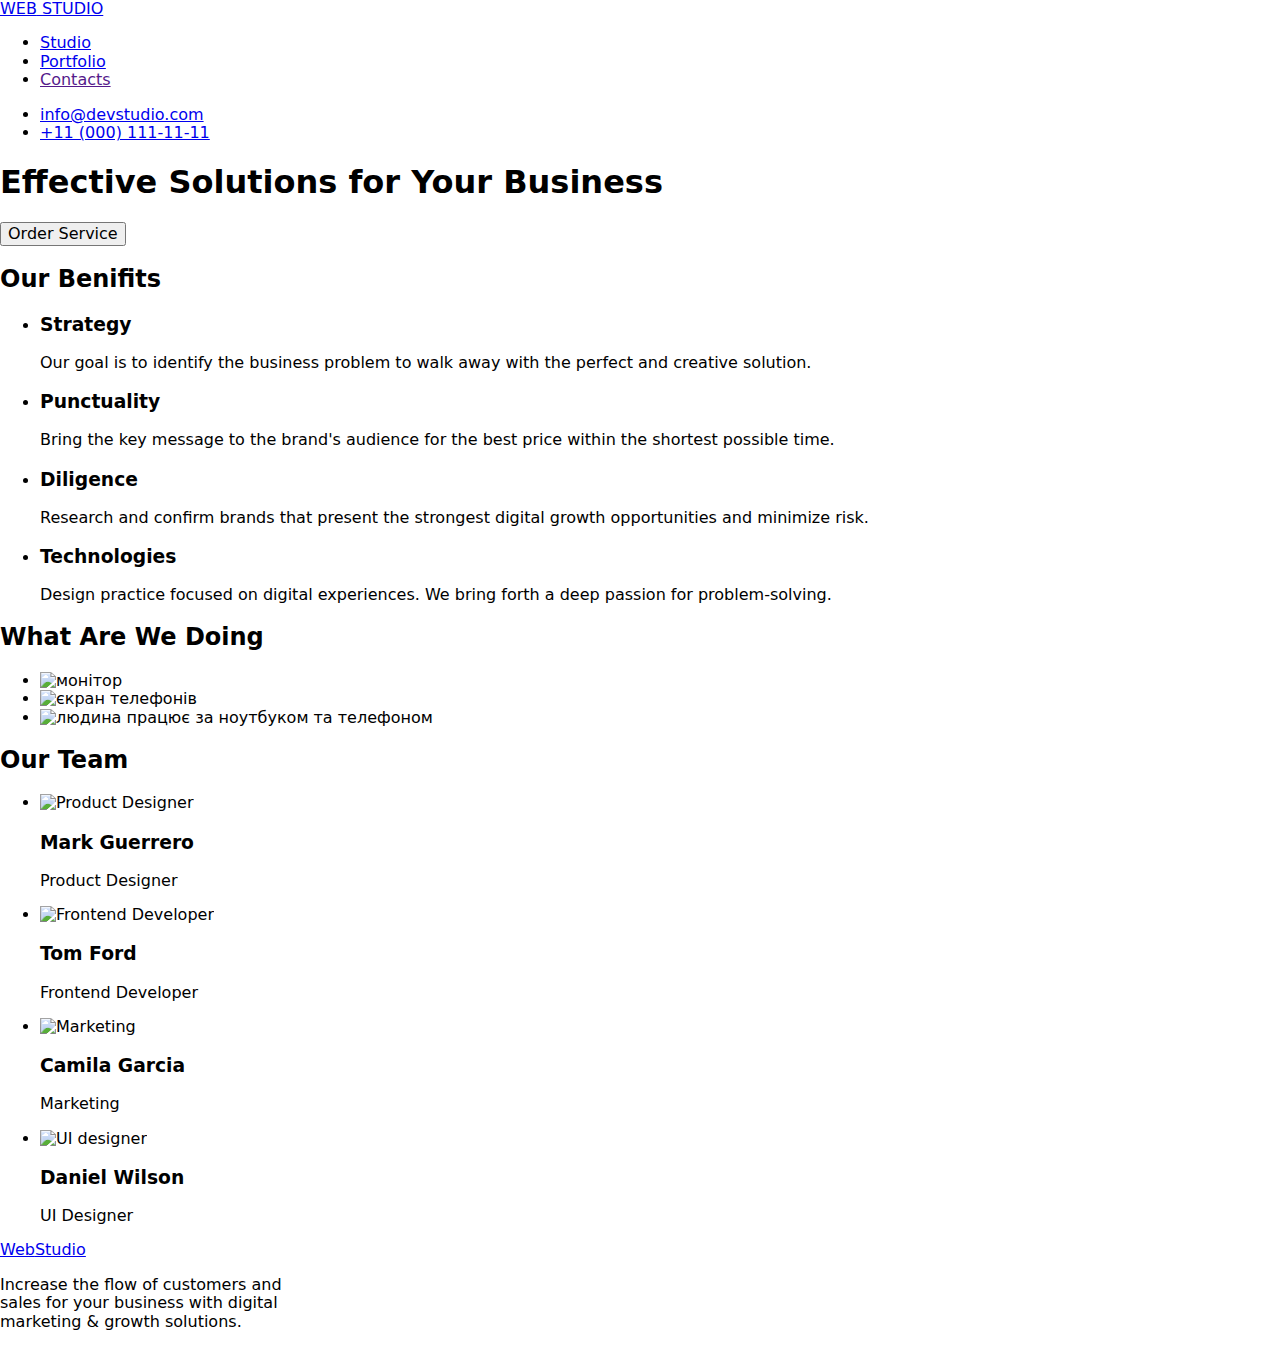
==== index.html @ fd4812f1 "Add files via upload" ====
<!DOCTYPE html>
<html lang="en">
  <head>
    <meta charset="UTF-8" />
    <meta http-equiv="X-UA-Compatible" content="IE=edge" />
    <meta name="viewport" content="width=device-width, initial-scale=1.0" />
    <title>Document</title>
    <link
      href="https://fonts.googleapis.com/css2?family=Raleway:wght@800&family=Roboto:wght@400;500;700;900&display=swap"
      rel="stylesheet"
    />
    <link
      rel="stylesheet"
      href="https://cdnjs.cloudflare.com/ajax/libs/modern-normalize/1.1.0/modern-normalize.min.css"
    />
    <link rel="stylesheet" href="./css/styles.css" />
  </head>
  <body>
    <header>
      <div class="container header-box">
        <a href="./" class="logo link"
          ><span class="logo-web">WEB</span>
          <span class="logo-studio">STUDIO</span></a
        >
        <nav>
          <ul class="site-nav list">
            <li><a href="./index.html" class="nav-link link">Studio</a></li>
            <li>
              <a href="./portfolio.html" class="nav-link link">Portfolio</a>
            </li>
            <li><a href="" class="nav-link link">Contacts</a></li>
          </ul>
        </nav>
        <ul class="contact">
          <li>
            <a class="linknav" href="mailto:info@devstudio.com" lang="en"
              >info@devstudio.com</a
            >
          </li>
          <li>
            <a class="linknav" href="tel:+110001111111">+11 (000) 111-11-11</a>
          </li>
        </ul>
      </div>
    </header>
    <main>
      <section class="hero">
        <div class="container">
          <h1 class="hero-title">Effective Solutions for Your Business</h1>
          <button class="primary-button" type="button">Order Service</button>
        </div>
      </section>
      <section class="feature">
        <div class="container">
          <h2 class="visually-hidden">Our Benifits</h2>
          <ul class="advantage-card">
            <li>
              <a class="advantage-card" href="#"></a>
              <h3 class="advantage-card-title">Strategy</h3>
              <p class="advantage-card-text">
                Our goal is to identify the business problem to walk away with
                the perfect and creative solution.
              </p>
            </li>
            <li>
              <a class="advantage-card" href="#"></a>
              <h3 class="advantage-card-title">Punctuality</h3>
              <p class="advantage-card-text">
                Bring the key message to the brand's audience for the best price
                within the shortest possible time.
              </p>
            </li>
            <li>
              <a class="advantage-card" href="#"></a>
              <h3 class="advantage-card-title">Diligence</h3>
              <p class="advantage-card-text">
                Research and confirm brands that present the strongest digital
                growth opportunities and minimize risk.
              </p>
            </li>
            <li>
              <a class="advantage-card" href="#"></a>
              <h3 class="advantage-card-title">Technologies</h3>
              <p class="advantage-card-text">
                Design practice focused on digital experiences. We bring forth a
                deep passion for problem-solving.
              </p>
            </li>
          </ul>
        </div>
      </section>
      <section class="pic">
        <div class="container">
          <h2 class="pic-title">What Are We Doing</h2>
          <ul class="pic-list">
            <li>
              <img src="images/img1.jpg" alt="монітор" width="370" />
            </li>
            <li>
              <img src="images/img2.jpg" alt="єкран телефонів" width="370" />
            </li>
            <li>
              <img
                src="images/img3.jpg"
                alt="людина працює за ноутбуком та телефоном"
                width="370"
              />
            </li>
          </ul>
        </div>
      </section>
      <section class="team">
        <div class="container">
          <h2 class="team-title">Our Team</h2>
          <ul class="team-list">
            <li class="team-card">
              <img
                class="team-foto"
                src="./images/img4.jpg"
                alt="Product Designer"
                width="270"
              />
              <div class="team-container">
                <h3 class="team-worker">Mark Guerrero</h3>
                <p class="team-job" lang="en">Product Designer</p>
              </div>
            </li>
            <li class="team-card">
              <img
                class="team-foto"
                src="./images/img5.jpg"
                alt="Frontend Developer"
                width="270"
              />
              <div class="Frontend developer">
                <h3 class="team-worker">Tom Ford</h3>
                <p class="team-job" lang="en">Frontend Developer</p>
              </div>
            </li>
            <li class="team-card">
              <img
                class="team-foto"
                src="./images/img6.jpg"
                alt="Marketing"
                width="270"
              />
              <div class="worker-container">
                <h3 class="team-worker">Camila Garcia</h3>
                <p class="team-job" lang="en">Marketing</p>
              </div>
            </li>
            <li class="team-card">
              <img
                class="team-foto"
                src="./images/img7.jpg"
                alt="UI designer"
                width="270"
              />
              <div class="worker-container">
                <h3 class="team-worker">Daniel Wilson</h3>
                <p class="team-job" lang="en">UI Designer</p>
              </div>
            </li>
          </ul>
        </div>
      </section>
    </main>
    <footer class="footer">
      <div class="container">
        <a class="logo-footer" href="./index.html"
          >Web<span class="logo-footer-second">Studio</span></a
        >
        <p class="footer_text">
          Increase the flow of customers and
          <br />
          sales for your business with digital
          <br />
          marketing & growth solutions.
        </p>
      </div>
    </footer>
  </body>
</html>
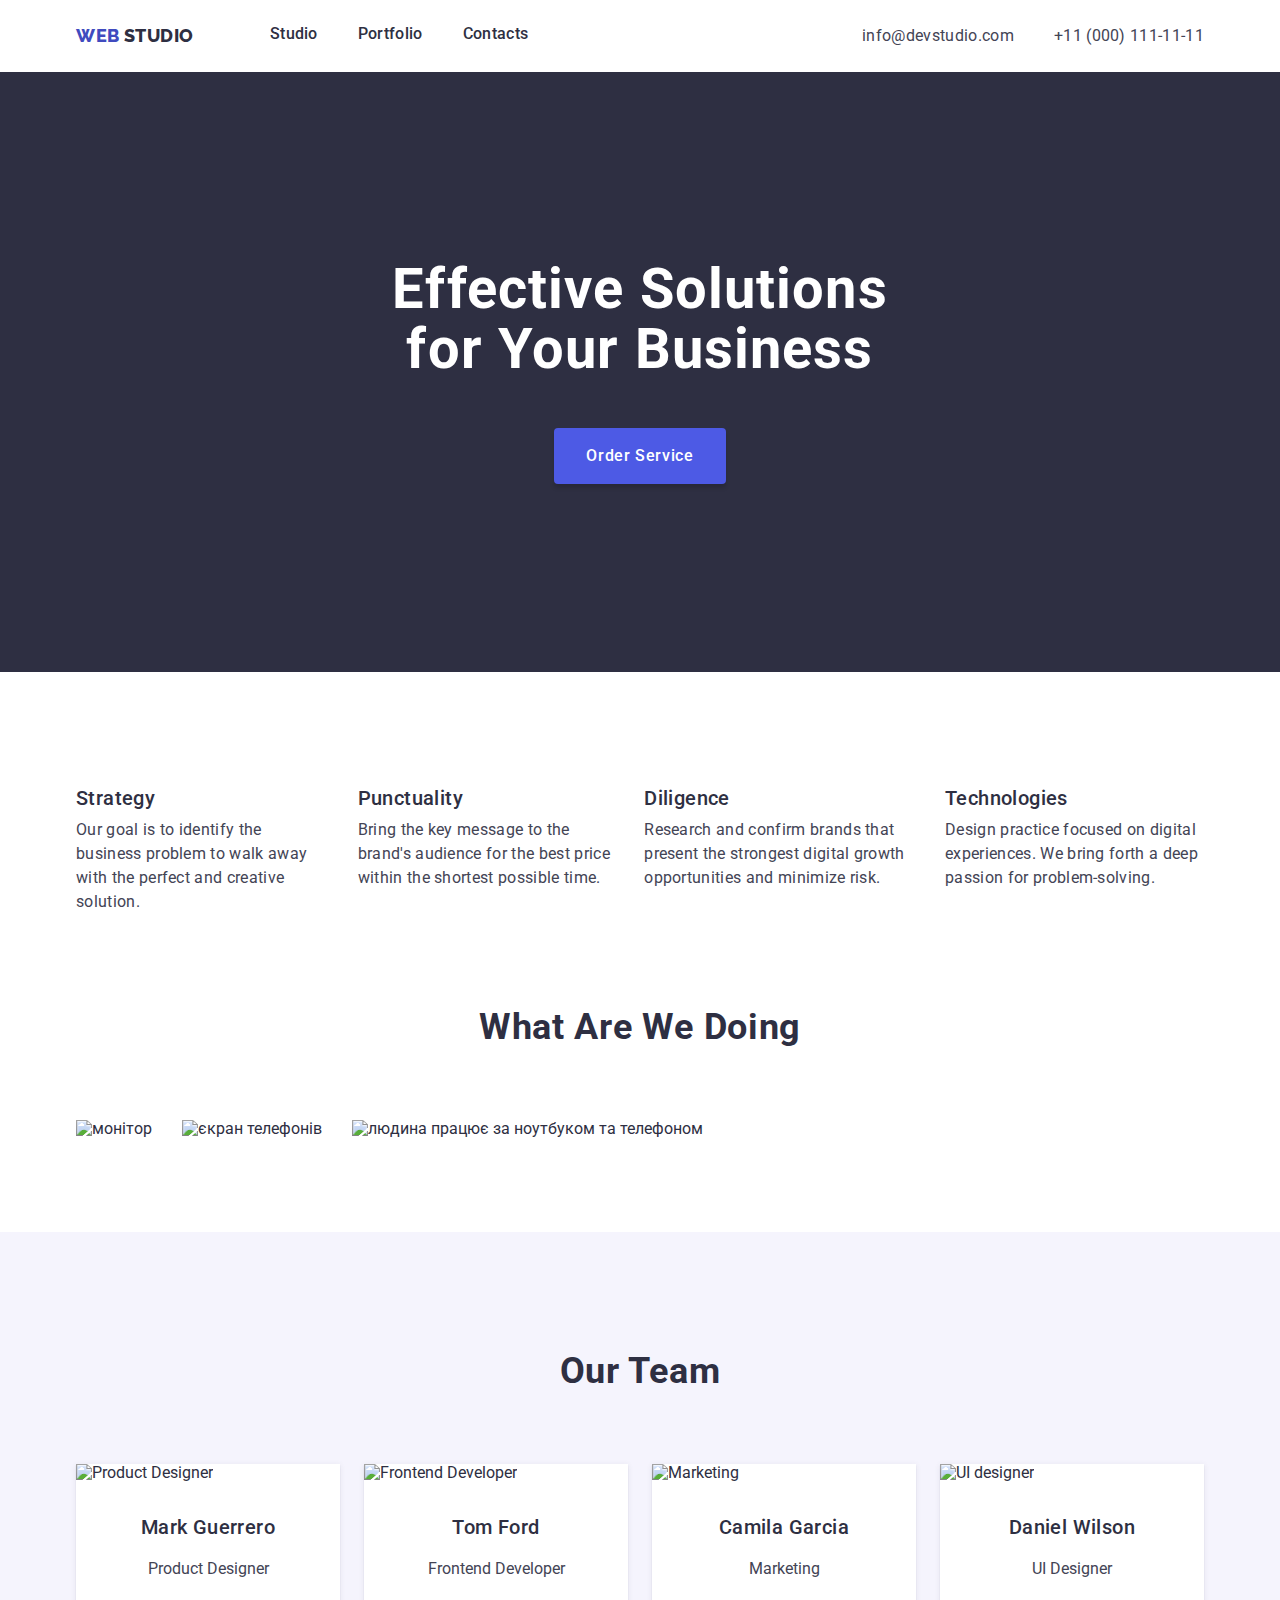
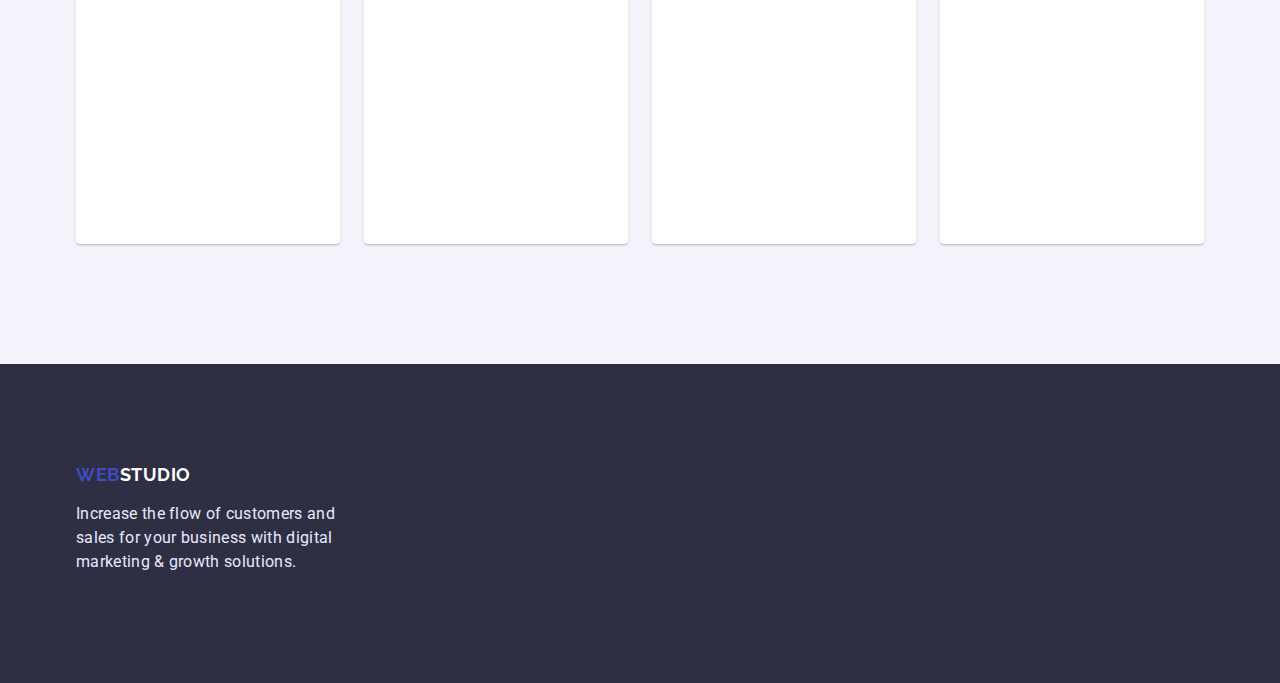
==== commit 0181f587: "Update index.html" ====
--- a/index.html
+++ b/index.html
@@ -46,7 +46,7 @@
     <main>
       <section class="hero">
         <div class="container">
-          <h1 class="hero-title">Effective Solutions for Your Business</h1>
+          <h1 class="hero-title">Effective Solutions<br />for Your Business</h1>
           <button class="primary-button" type="button">Order Service</button>
         </div>
       </section>
--- a/css/styles.css
+++ b/css/styles.css
@@ -0,0 +1,549 @@
+:root {
+  --color-primary: #212121;
+  --color-secondary: #434455;
+  --color-accent: #404bbf;
+  --color-subtitle-background: #e7e9fc;
+  --color-button: #f4f4fd;
+  --color-dark: #2e2f42;
+  --color-inverted: #fefefe;
+  --color-white: #ffffff;
+  --color-background: #2e2f42;
+  --color-filtres: #f5f4fd;
+  --button: #4d5ae5;
+  --border: #000;
+  --shadow: rgba(0, 0, 0, 0.25);
+}
+
+html {
+  box-sizing: border-box;
+}
+
+*,
+*::before,
+*::after {
+  box-sizing: inherit;
+}
+
+body {
+  color: var(--color-dark);
+  background-color: var(--color-white);
+  font-family: "Roboto", sans-serif;
+}
+
+ul,
+ol {
+  list-style-type: none;
+  list-style: none;
+  padding-left: 0;
+  margin: 0;
+}
+
+h1 h2 h3 h4 h5 h6 p {
+  margin: 0;
+  padding: 0;
+}
+
+p {
+  padding: 0;
+  margin: 0;
+}
+
+.container {
+  max-width: 1158px;
+  padding: 0 15px;
+  margin: 0 auto;
+}
+
+.visually-hidden {
+  position: absolute;
+  white-space: nowrap;
+  width: 1px;
+  height: 1px;
+  overflow: hidden;
+  border: 0;
+  padding: 0;
+  clip: rect(0 0 0 0);
+  clip-path: inset(50%);
+  margin: -1px;
+}
+
+/* header */
+.header {
+  background-color: var(--basic-bcg-color);
+}
+.header-box {
+  display: flex;
+}
+.site-nav {
+  display: flex;
+  gap: 40px;
+  margin-left: 76px;
+  padding-top: 24px;
+  padding-bottom: 24px;
+}
+.nav-link {
+  color: var(--color-dark);
+  font-family: "Roboto";
+  font-style: normal;
+  font-weight: 500;
+  font-size: 16px;
+  line-height: 1.3;
+  letter-spacing: 0.02em;
+}
+.nav-link:hover,
+.nav-link:focus {
+  color: var(--color-accent);
+}
+.site-contacts {
+  display: flex;
+  gap: 40px;
+  margin-left: auto;
+  padding-top: 24px;
+  padding-bottom: 24px;
+}
+.contacts-link {
+  color: var(--color-secondary);
+  font-family: "Roboto";
+  font-style: normal;
+  font-weight: 400;
+  font-size: 16px;
+  line-height: 1.5;
+  letter-spacing: 0.02em;
+}
+.contacts-link:hover,
+.contacts-link:focus {
+  color: var(--color-accent);
+}
+
+/* Logo */
+
+.logo-web {
+  color: var(--color-accent);
+  font-family: "Raleway";
+  font-style: normal;
+  font-weight: 800;
+  font-size: 18px;
+  line-height: 1.3;
+  letter-spacing: 0.03em;
+}
+
+.logo-studio {
+  color: #2e2f42;
+  font-family: "Raleway";
+  font-style: normal;
+  font-weight: 800;
+  font-size: 18px;
+  line-height: 1.3;
+  letter-spacing: 0.03em;
+}
+
+.logo-footer {
+  color: var(--color-accent);
+  font-family: "Raleway", sans-serif;
+  font-weight: 700;
+  font-size: 26px;
+  line-height: 1.2;
+  letter-spacing: 0.03em;
+  background-color: var(--color-background);
+  text-decoration: none;
+}
+
+.logo-footer-second {
+  color: var(--color-white);
+  font-family: "Raleway";
+  font-weight: 700;
+  font-size: 26px;
+  line-height: 1.2;
+  letter-spacing: 0.03em;
+  background-color: var(--color-background);
+  text-decoration: none;
+}
+
+/* Link */
+
+.link-current {
+  color: var(--color-accent);
+  font-weight: 500;
+  font-size: 16px;
+  line-height: 1.5;
+  letter-spacing: 0.02em;
+  text-decoration: none;
+}
+
+.nav-list {
+  display: flex;
+  gap: 40px;
+  margin-left: 76px;
+  padding-top: 24px;
+  padding-bottom: 24px;
+}
+
+.link {
+  text-decoration: none;
+}
+
+.link-current {
+  color: var(--color-accent);
+  font-size: 16px;
+  line-height: 1.5;
+  letter-spacing: 0.02em;
+  font-weight: 500;
+  text-decoration: none;
+  padding: 0px;
+  gap: 40px;
+  display: flex;
+}
+
+.contact {
+  display: flex;
+  gap: 40px;
+  margin-left: auto;
+  padding-top: 24px;
+  padding-bottom: 24px;
+}
+
+.linknav {
+  color: var(--color-secondary);
+  font-weight: 400;
+  font-size: 16px;
+  line-height: 1.5;
+  letter-spacing: 0.02em;
+  text-decoration: none;
+}
+
+.link:hover {
+  color: var(--color-accent);
+}
+
+.linknav:hover {
+  color: var(--color-accent);
+}
+
+.link-current:hover {
+  color: var(--color-accent);
+}
+
+.link:focus {
+  color: var(--color-accent);
+}
+
+.linknav:focus {
+  color: var(--color-accent);
+}
+
+.link-current:focus {
+  color: var(--color-accent);
+}
+
+.link-adress {
+  font-style: normal;
+  font-size: 14px;
+  line-height: 24px;
+  letter-spacing: 0.03em;
+  color: var(--color-white);
+  text-decoration: none;
+}
+
+.link-contacts {
+  font-style: normal;
+  font-weight: 500;
+  font-size: 14px;
+  line-height: 16px;
+  letter-spacing: 0.02em;
+  color: var(--color-secondary);
+  text-decoration: none;
+}
+
+.link-contacts:hover {
+  color: var(--color-accent);
+}
+
+.link-contacts:focus {
+  color: var(--color-accent);
+}
+
+/* Button */
+
+.primary-button {
+  background-color: var(--button);
+  color: var(--color-white);
+  font-weight: 500;
+  font-size: 16px;
+  line-height: 1.5;
+  letter-spacing: 0.04em;
+  font-family: inherit;
+  border: none;
+  display: block;
+  padding: 16px 32px;
+  cursor: pointer;
+  box-shadow: 0px 4px 4px rgba(0, 0, 0, 0.15);
+  border-radius: 4px;
+
+  margin: 0 auto;
+}
+
+.primary-button:hover {
+  background-color: var(--button);
+}
+
+.primary-button:focus {
+  background-color: var(--color-accent);
+}
+
+.pic {
+  list-style: none;
+  padding-bottom: 94px;
+  margin: 0;
+}
+
+.pic-list {
+  display: flex;
+  gap: 30px;
+}
+
+.pic-title {
+  margin-top: 0;
+  margin-bottom: 72px;
+  color: var(--color-dark);
+  font-weight: 700;
+  font-size: 36px;
+  line-height: 1.11;
+  text-align: center;
+  text-transform: capitalize;
+  letter-spacing: 0.02em;
+}
+
+.main-section {
+  padding-top: 96px;
+}
+
+.button.list {
+  display: flex;
+  gap: 24px;
+  justify-content: center;
+  margin-bottom: 72px;
+}
+
+.portfolio-button-all {
+  background-color: var(--color-button);
+  color: var(--button);
+  font-family: inherit;
+  cursor: pointer;
+  border-radius: 4px;
+  border: 1px;
+  font-weight: 500;
+  font-size: 16px;
+  line-height: 1.5;
+  letter-spacing: 0.04em;
+  padding: 12px 22px;
+  text-transform: capitalize;
+}
+
+.portfolio-button-all:hover {
+  color: var(--color-white);
+  background: var(--color-accent);
+  box-shadow: 0px 3px 1px rgba(0, 0, 0, 0.1), 0px 1px 2px rgba(0, 0, 0, 0.08),
+    0px 2px 2px rgba(0, 0, 0, 0.12);
+}
+.portfolio-button-all:focus {
+  color: var(--color-white);
+  background: var(--color-accent);
+  box-shadow: 0px 3px 1px rgba(0, 0, 0, 0.1), 0px 1px 2px rgba(0, 0, 0, 0.08),
+    0px 2px 2px rgba(0, 0, 0, 0.12);
+}
+
+/* Hero section */
+
+.feature {
+  list-style: none;
+  padding: 94px 0;
+  margin: 0;
+}
+
+.hero {
+  text-align: center;
+  background-color: var(--color-background);
+  padding: 188px 0;
+}
+
+.hero-title {
+  margin: 0 auto;
+  margin-bottom: 48px;
+  color: var(--color-white);
+  font-size: 56px;
+  line-height: 1.07;
+  letter-spacing: 0.02em;
+
+  text-align: center;
+}
+
+/* Advantages section */
+
+.advantage-card {
+  margin: 0;
+  padding-bottom: 0;
+  display: flex;
+  gap: 30px;
+}
+
+.advantage-card-title {
+  display: flex;
+  font-weight: 500;
+  font-size: 20px;
+  line-height: 1.2;
+  letter-spacing: 0.02em;
+  padding-top: 0;
+  margin-bottom: 8px;
+  max-height: 24px;
+}
+
+.advantage-card-text {
+  margin: 0;
+  display: flex;
+  font-size: 16px;
+  line-height: 1.5;
+  letter-spacing: 0.02em;
+  color: var(--color-secondary);
+}
+
+.team {
+  background-color: var(--color-filtres);
+  padding: 120px 0;
+}
+
+.team-card {
+  width: 264px;
+  height: 380px;
+  left: 156px;
+  top: 1780px;
+  background-color: var(--color-white);
+  box-shadow: 0px 1px 6px rgba(46, 47, 66, 0.08),
+    0px 1px 1px rgba(46, 47, 66, 0.16), 0px 2px 1px rgba(46, 47, 66, 0.08);
+  border-radius: 0px 0px 4px 4px;
+}
+
+.team-title {
+  color: var(--color-dark);
+  font-weight: 700;
+  font-size: 36px;
+  line-height: 1.11;
+  text-align: center;
+  text-transform: none;
+  margin: 0 auto 72px;
+  letter-spacing: 0.02em;
+}
+
+.team-list {
+  list-style: none;
+  display: flex;
+  gap: 24px;
+  margin-bottom: 0;
+}
+
+.team-worker {
+  background-color: var(--color-white);
+  margin-top: 32px;
+  color: var(--color-dark);
+  font-weight: 500;
+  font-size: 20px;
+  line-height: 1.2;
+  letter-spacing: 0.02em;
+  text-align: center;
+}
+
+.team-job {
+  background-color: var(--color-white);
+  color: var(--color-secondary);
+  font-size: 16px;
+  line-height: 1.2;
+  text-align: center;
+  margin-top: 8px;
+  margin-bottom: 0;
+}
+
+.portfolio.list {
+  display: flex;
+  gap: 48px 24px;
+  margin-bottom: 120px;
+  flex-wrap: wrap;
+}
+
+.portfolio-box {
+  padding: 32px 0;
+  border: 1px solid var(--color-subtitle-background);
+  border-top: none;
+}
+
+.list.link {
+  text-decoration: none;
+}
+
+.list link {
+  text-decoration: none;
+}
+
+.portfolio-title {
+  margin-top: 0;
+  margin-bottom: 8px;
+  color: var(--color-dark);
+  font-family: "Roboto";
+  font-style: normal;
+  font-weight: 500;
+  font-size: 20px;
+  line-height: 1.2;
+  letter-spacing: 0.02em;
+  text-transform: capitalize;
+}
+
+.portfolio.product {
+  color: var(--color-secondary);
+  font-family: "Roboto";
+  font-style: normal;
+  font-weight: 400;
+  font-size: 16px;
+  line-height: 1.2;
+  letter-spacing: 0.02em;
+  text-transform: capitalize;
+}
+
+/* Other */
+
+.footer {
+  background: var(--color-background);
+  padding: 100px 0;
+}
+
+.logo {
+  padding-top: 24px;
+  padding-bottom: 24px;
+  margin: 0;
+}
+
+.logo-footer {
+  color: var(--color-accent);
+  text-decoration: none;
+  font-family: Raleway, sans-serif;
+  font-size: 18px;
+  line-height: 1.17;
+  margin-top: 100px;
+  text-transform: uppercase;
+}
+
+.logo-footer-second {
+  color: var(--color-white);
+  font-family: Raleway, sans-serif;
+  font-size: 18px;
+  line-height: 1.17;
+  margin-top: 100px;
+  text-transform: uppercase;
+}
+
+.footer_text {
+  margin-top: 16px;
+  color: var(--color-subtitle-background);
+  font-style: normal;
+  font-size: 16px;
+  line-height: 1.5;
+  letter-spacing: 0.02em;
+  margin-bottom: 9px;
+}
